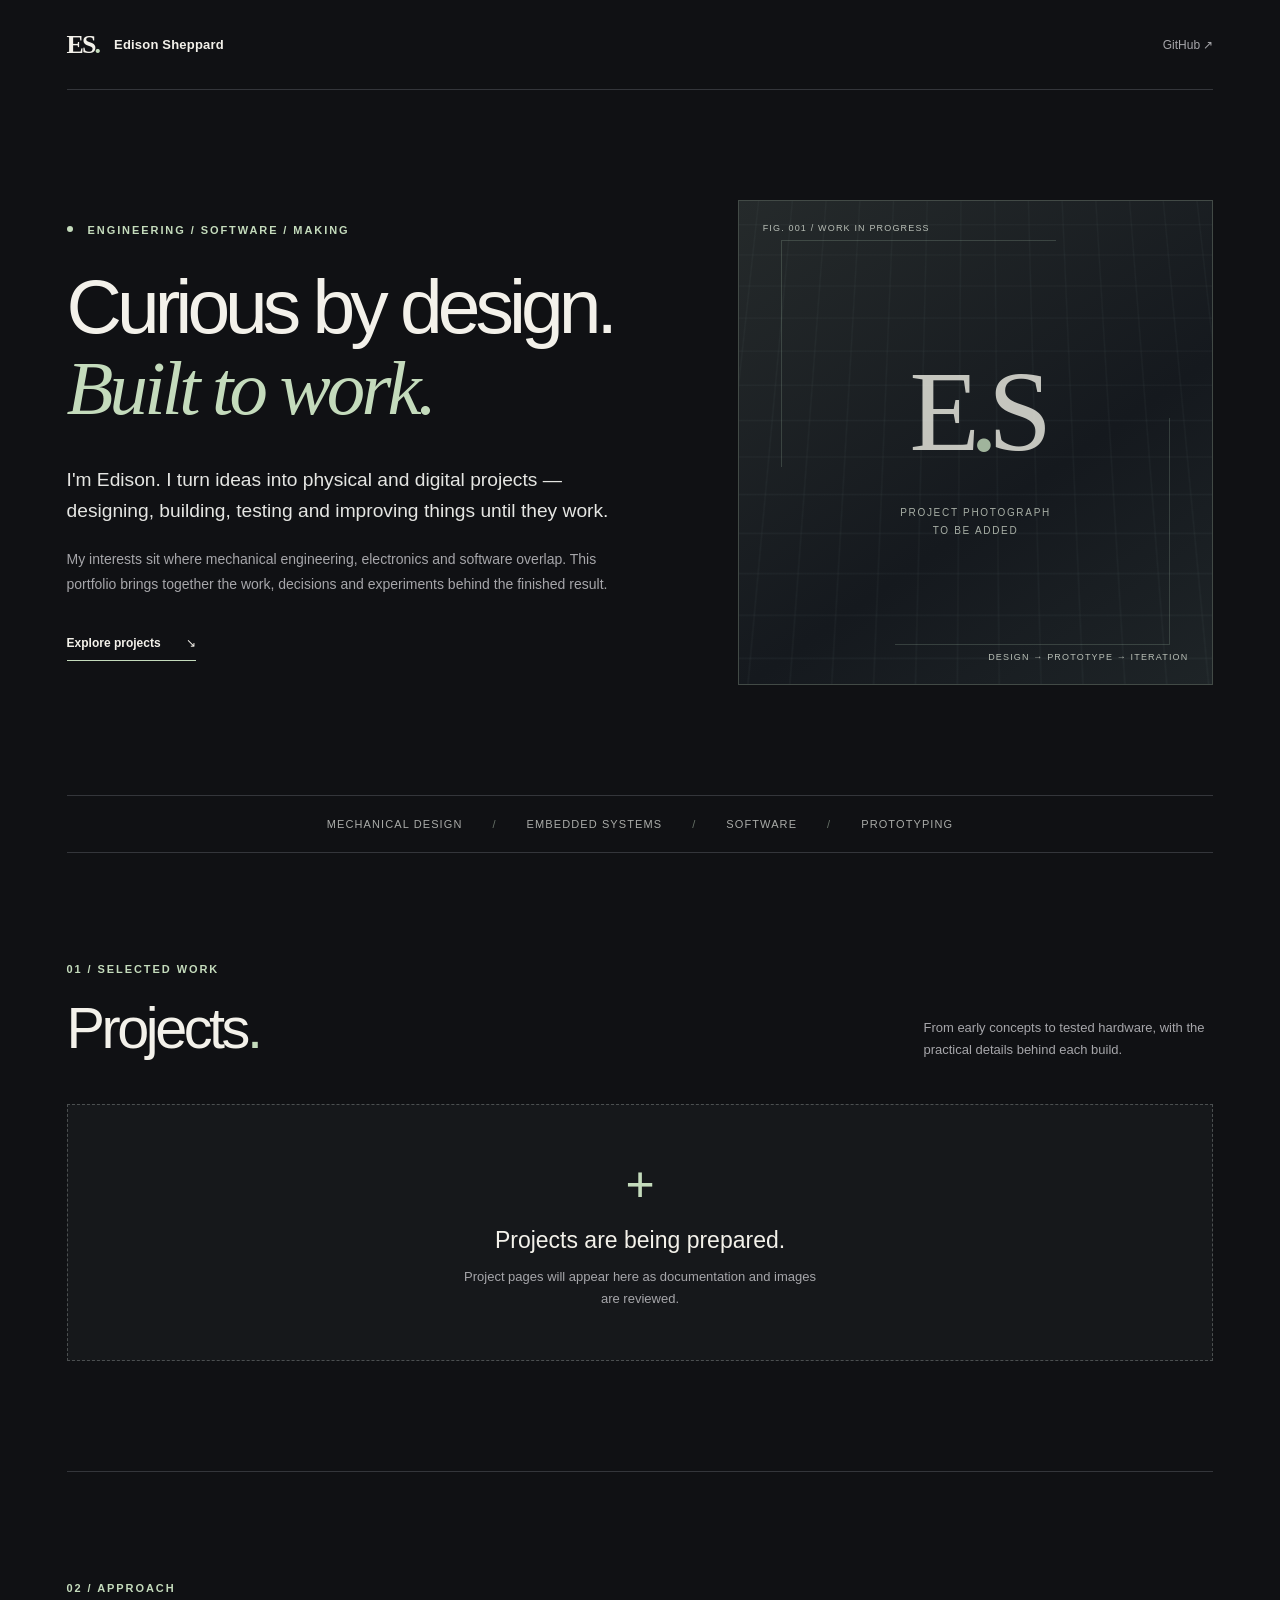
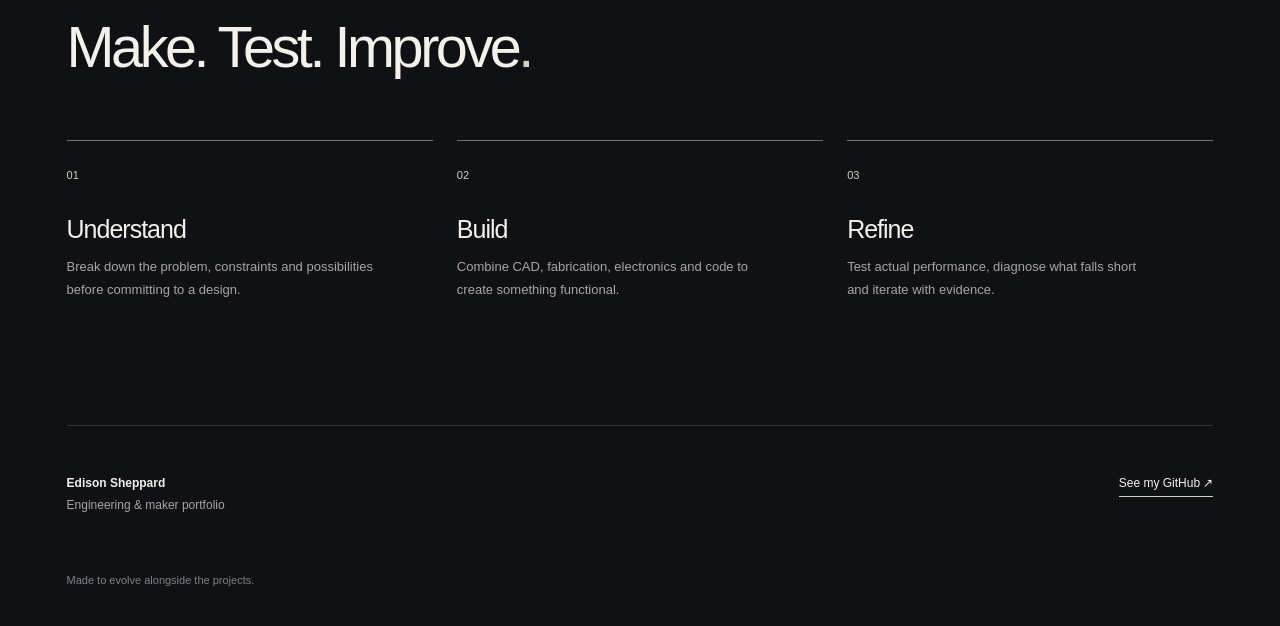
==== site/index.html @ af935e61 "Add responsive portfolio starter, privacy checks and Pages CI" ====
<!doctype html>
<html lang="en">
<head>
  <meta charset="utf-8">
  <meta name="viewport" content="width=device-width, initial-scale=1">
  <meta name="theme-color" content="#101114">
  <meta name="description" content="Edison Sheppard — engineering, software, and hands-on projects.">
  <meta property="og:title" content="Edison Sheppard — Project Portfolio">
  <meta property="og:description" content="Engineering, software and hands-on projects, from initial design to working prototypes.">
  <title>Edison Sheppard · Portfolio</title>
  <link rel="icon" href="./favicon.svg" type="image/svg+xml">
  <link rel="stylesheet" href="./styles.css">
  <script src="./app.js" defer></script>
</head>
<body>
  <div class="shell">
    <header class="masthead" aria-label="Site identity">
      <a class="wordmark" href="./" aria-label="Edison Sheppard, home"><span class="wordmark-mark">ES<span class="mark-period">.</span></span><span class="wordmark-label">Edison Sheppard</span></a>
      <a class="masthead-link" href="https://github.com/EdisonSheppard" target="_blank" rel="noopener noreferrer">GitHub <span aria-hidden="true">↗</span></a>
    </header>
    <main>
      <section class="hero section" aria-labelledby="hero-title">
        <div class="hero-copy">
          <div class="eyebrow"><span class="signal" aria-hidden="true"></span> ENGINEERING / SOFTWARE / MAKING</div>
          <h1 id="hero-title">Curious by design.<br><em>Built to work.</em></h1>
          <p class="hero-lead">I'm Edison. I turn ideas into physical and digital projects — designing, building, testing and improving things until they work.</p>
          <p class="hero-detail">My interests sit where mechanical engineering, electronics and software overlap. This portfolio brings together the work, decisions and experiments behind the finished result.</p>
          <a class="text-link" href="#projects">Explore projects <span aria-hidden="true">↘</span></a>
        </div>
        <div class="hero-visual" role="img" aria-label="Placeholder for a future project photograph.">
          <div class="visual-grid"></div>
          <div class="visual-corner visual-corner-top"></div>
          <div class="visual-corner visual-corner-bottom"></div>
          <div class="visual-center"><span class="visual-symbol">E<span>.</span>S</span><span class="visual-caption">PROJECT PHOTOGRAPH<br>TO BE ADDED</span></div>
          <span class="visual-index">FIG. 001 / WORK IN PROGRESS</span>
          <span class="visual-axis">DESIGN → PROTOTYPE → ITERATION</span>
        </div>
      </section>
      <section class="focus-strip" aria-label="Areas of interest">
        <span>Mechanical design</span><span class="separator" aria-hidden="true">/</span><span>Embedded systems</span><span class="separator" aria-hidden="true">/</span><span>Software</span><span class="separator" aria-hidden="true">/</span><span>Prototyping</span>
      </section>
      <section id="projects" class="section projects-section" aria-labelledby="projects-heading">
        <div class="section-heading"><div><div class="eyebrow">01 / SELECTED WORK</div><h2 id="projects-heading">Projects<span class="accent">.</span></h2></div><p>From early concepts to tested hardware, with the practical details behind each build.</p></div>
        <div id="project-grid" class="project-grid" aria-live="polite"><div class="empty-state"><span class="empty-icon" aria-hidden="true">+</span><h3>Projects are being prepared.</h3><p>Project pages will appear here as documentation and images are reviewed.</p></div></div>
      </section>
      <section class="section process-section" aria-labelledby="process-heading">
        <div class="section-heading"><div><div class="eyebrow">02 / APPROACH</div><h2 id="process-heading">Make. Test. Improve<span class="accent">.</span></h2></div></div>
        <div class="process-grid">
          <article class="process-item"><span class="process-number">01</span><h3>Understand</h3><p>Break down the problem, constraints and possibilities before committing to a design.</p></article>
          <article class="process-item"><span class="process-number">02</span><h3>Build</h3><p>Combine CAD, fabrication, electronics and code to create something functional.</p></article>
          <article class="process-item"><span class="process-number">03</span><h3>Refine</h3><p>Test actual performance, diagnose what falls short and iterate with evidence.</p></article>
        </div>
      </section>
    </main>
    <footer class="footer"><div><span class="footer-name">Edison Sheppard</span><p>Engineering & maker portfolio</p></div><a href="https://github.com/EdisonSheppard" target="_blank" rel="noopener noreferrer">See my GitHub <span aria-hidden="true">↗</span></a><span class="footer-bottom">Made to evolve alongside the projects.</span></footer>
  </div>
</body>
</html>
---- site/styles.css ----
:root{color-scheme:dark;--bg:#101114;--panel:#17191d;--panel2:#1d2025;--text:#f3f1ea;--muted:#a6a6aa;--faint:#7c8089;--line:#34363b;--accent:#c4dbbc;--radius:6px;font-family:Inter,"Helvetica Neue",Arial,sans-serif;font-synthesis:none}
*{box-sizing:border-box}html{scroll-behavior:smooth}body{margin:0;background:var(--bg);color:var(--text);-webkit-font-smoothing:antialiased}a{color:inherit;text-decoration:none}a:focus-visible{outline:2px solid var(--accent);outline-offset:5px}::selection{background:#52735c;color:white}.shell{max-width:1512px;margin:auto;padding:0 clamp(22px,5.2vw,96px)}.masthead{height:90px;display:flex;align-items:center;justify-content:space-between;border-bottom:1px solid var(--line)}.wordmark{display:flex;gap:15px;align-items:center;font-size:13px;font-weight:600;letter-spacing:.015em}.wordmark-mark{font-family:Georgia,serif;font-size:26px;letter-spacing:-.075em}.mark-period,.accent,.visual-symbol span{color:var(--accent)}.masthead-link{font-size:12px;color:var(--muted);transition:color .15s}.masthead-link:hover,.text-link:hover,.footer a:hover{color:var(--accent)}.section{padding:110px 0}.hero{min-height:650px;display:grid;grid-template-columns:1.1fr .9fr;align-items:center;gap:7vw}.eyebrow{color:var(--accent);font-weight:650;font-size:11px;letter-spacing:.175em}.signal{display:inline-block;width:6px;height:6px;vertical-align:2px;margin-right:10px;border-radius:50%;background:var(--accent)}h1,h2,h3,p{margin-top:0}h1{font-size:clamp(48px,6vw,96px);font-weight:520;letter-spacing:-.065em;line-height:1.05;margin:30px 0 34px}h1 em{font-family:Georgia,serif;font-weight:400;letter-spacing:-.05em;color:var(--accent)}.hero-lead{font-size:clamp(17px,1.5vw,21px);line-height:1.63;max-width:590px;margin-bottom:21px;color:#e5e6e3}.hero-detail{max-width:560px;line-height:1.8;color:var(--muted);font-size:14px;margin-bottom:35px}.text-link{display:inline-flex;gap:25px;border-bottom:1px solid var(--accent);padding-bottom:10px;font-size:12px;font-weight:700;transition:color .15s}.hero-visual{position:relative;min-height:485px;height:100%;max-height:620px;overflow:hidden;background:linear-gradient(145deg,#252a2b,#15191e 60%,#1e2427);border:1px solid #424a46;isolation:isolate}.visual-grid{position:absolute;inset:0;background-image:linear-gradient(#8caaa50d 1px,transparent 1px),linear-gradient(90deg,#8caaa50d 1px,transparent 1px);background-size:28px 28px;transform:perspective(600px) rotateX(15deg) scale(1.35)}.visual-corner{position:absolute;border:1px solid #a1b9a33b;width:58%;height:47%;z-index:1}.visual-corner-top{top:8%;left:9%;border-right:0;border-bottom:0}.visual-corner-bottom{bottom:8%;right:9%;border-left:0;border-top:0}.visual-center{position:absolute;z-index:2;inset:0;display:flex;flex-direction:column;align-items:center;justify-content:center;gap:26px}.visual-symbol{font-family:Georgia,serif;font-size:clamp(64px,9vw,128px);letter-spacing:-.09em;color:#f0f0e7;opacity:.8}.visual-caption{font-size:10px;line-height:1.8;letter-spacing:.17em;text-align:center;color:#a8afa6}.visual-index,.visual-axis{position:absolute;z-index:2;font-size:9px;letter-spacing:.13em;color:#b8beb6}.visual-index{left:24px;top:22px}.visual-axis{right:24px;bottom:22px}.focus-strip{border-top:1px solid var(--line);border-bottom:1px solid var(--line);display:flex;gap:30px;align-items:center;justify-content:center;flex-wrap:wrap;padding:22px 0;font-size:11px;text-transform:uppercase;letter-spacing:.1em;color:#a9aba8}.separator{color:#667167}.section-heading{display:flex;justify-content:space-between;align-items:end;gap:35px;margin-bottom:43px}.section-heading h2{font-size:clamp(40px,4.5vw,68px);font-weight:500;letter-spacing:-.06em;margin:20px 0 0}.section-heading>p{max-width:290px;font-size:13px;line-height:1.7;color:var(--muted);margin-bottom:0}.project-grid{display:grid;grid-template-columns:repeat(3,minmax(0,1fr));gap:20px}.project-card{display:flex;flex-direction:column;min-width:0;background:var(--panel);border:1px solid #303339;transition:transform .2s,border-color .2s}.project-card:hover{transform:translateY(-3px);border-color:#748571}.project-media{aspect-ratio:1.3;background:linear-gradient(135deg,#252b29,#1a1d23);display:flex;align-items:center;justify-content:center;overflow:hidden}.project-media img{width:100%;height:100%;object-fit:cover}.project-placeholder{font:normal 60px Georgia,serif;color:#5f7465}.project-body{padding:25px 25px 28px;flex:1;display:flex;flex-direction:column}.project-meta{font-size:10px;letter-spacing:.11em;text-transform:uppercase;color:var(--accent);margin-bottom:14px}.project-body h3{font-size:24px;font-weight:550;letter-spacing:-.04em;margin-bottom:12px}.project-body p{color:var(--muted);font-size:13px;line-height:1.75}.project-tags{margin:auto 0 24px;display:flex;gap:7px;flex-wrap:wrap;padding-top:14px}.project-tag{border:1px solid #48504a;padding:6px 9px;font-size:10px;color:#c0c9be}.project-actions{display:flex;gap:18px;flex-wrap:wrap}.project-actions a{font-weight:650;font-size:12px;border-bottom:1px solid #536a58;padding-bottom:5px}.project-actions a:hover{color:var(--accent)}.empty-state{grid-column:1/-1;border:1px dashed #4b4f50;min-height:250px;padding:50px 30px;display:flex;flex-direction:column;justify-content:center;align-items:center;text-align:center;background:#16181b}.empty-icon{font-size:50px;color:var(--accent);font-weight:200;margin-bottom:14px}.empty-state h3{font-size:23px;font-weight:500;margin-bottom:12px}.empty-state p{font-size:13px;color:var(--muted);line-height:1.7;max-width:360px;margin:0}.process-section{border-top:1px solid var(--line)}.process-grid{display:grid;grid-template-columns:repeat(3,1fr);gap:24px;margin-top:60px}.process-item{border-top:1px solid #6a7669;padding-top:24px}.process-number{color:var(--accent);font-size:11px}.process-item h3{font-size:25px;letter-spacing:-.04em;font-weight:540;margin:32px 0 12px}.process-item p{color:var(--muted);font-size:13px;line-height:1.75;max-width:310px}.footer{border-top:1px solid var(--line);padding:50px 0 40px;display:grid;grid-template-columns:1fr auto;gap:50px;font-size:12px}.footer-name{font-weight:700}.footer p{color:var(--muted);font-size:12px;margin-top:8px}.footer a{align-self:start;border-bottom:1px solid var(--accent);padding-bottom:6px}.footer-bottom{grid-column:1/-1;color:var(--faint);font-size:11px}
@media(max-width:900px){.hero{grid-template-columns:1fr;gap:50px;min-height:auto}.hero-visual{min-height:400px;height:430px;max-width:620px}.project-grid{grid-template-columns:repeat(2,minmax(0,1fr))}.section{padding:75px 0}.focus-strip{justify-content:flex-start;gap:15px}}@media(max-width:610px){.shell{padding:0 22px}.masthead{height:72px}.wordmark{gap:10px}.wordmark-label{font-size:12px}.hero{padding:70px 0}.hero-visual{height:350px;min-height:350px}.hero-detail{font-size:13px}h1{font-size:49px}.section-heading{display:block}.section-heading>p{margin-top:20px}.project-grid,.process-grid{grid-template-columns:1fr}.process-grid{gap:34px}.project-card{max-width:none}.focus-strip{font-size:10px}.footer{grid-template-columns:1fr;gap:20px}.footer-bottom{grid-column:1}}
@media(prefers-reduced-motion:reduce){html{scroll-behavior:auto}*{transition:none!important}}
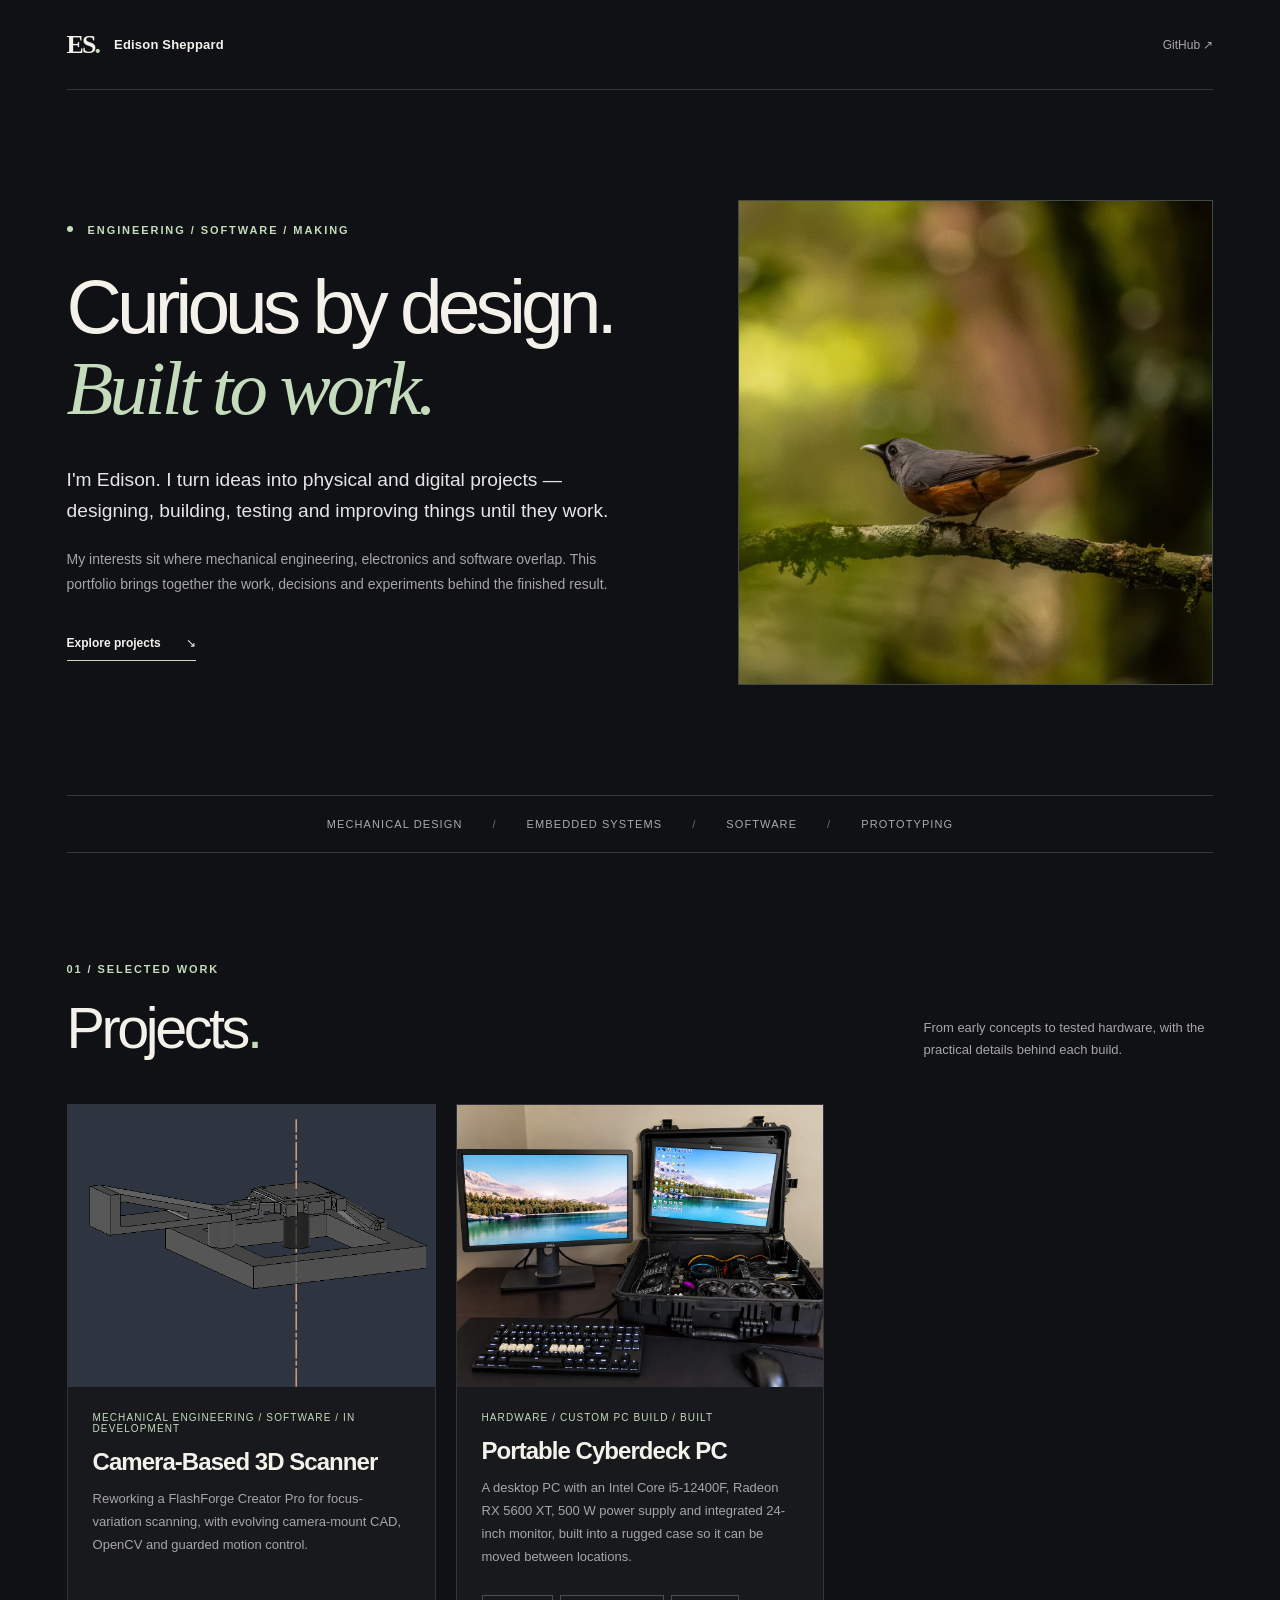
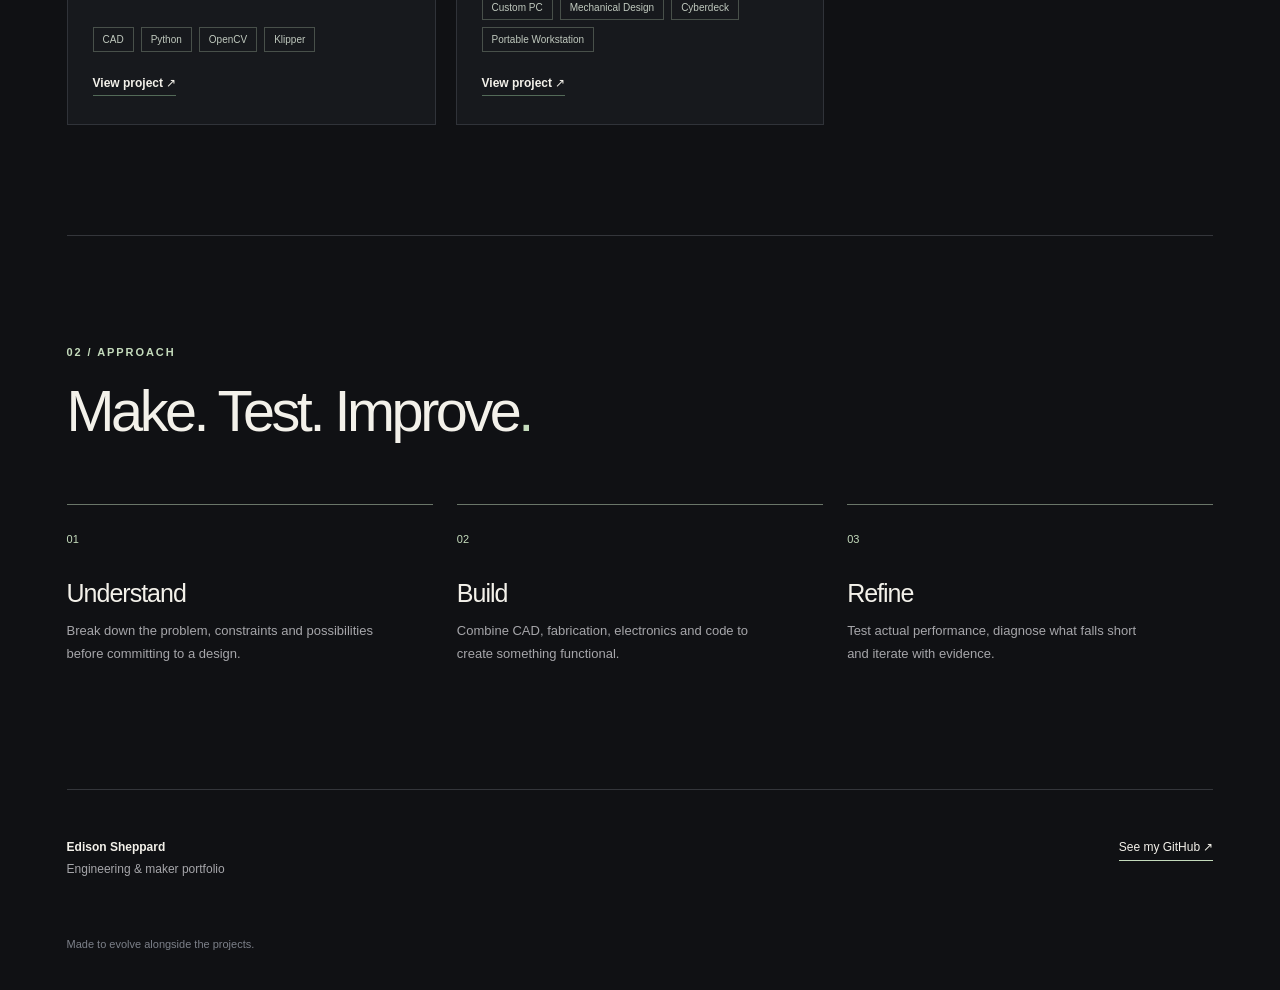
==== commit cc9546a3: "Use original wildlife photograph beside About Me section" ====
--- a/site/index.html
+++ b/site/index.html
@@ -27,13 +27,8 @@
           <p class="hero-detail">My interests sit where mechanical engineering, electronics and software overlap. This portfolio brings together the work, decisions and experiments behind the finished result.</p>
           <a class="text-link" href="#projects">Explore projects <span aria-hidden="true">↘</span></a>
         </div>
-        <div class="hero-visual" role="img" aria-label="Placeholder for a future project photograph.">
-          <div class="visual-grid"></div>
-          <div class="visual-corner visual-corner-top"></div>
-          <div class="visual-corner visual-corner-bottom"></div>
-          <div class="visual-center"><span class="visual-symbol">E<span>.</span>S</span><span class="visual-caption">PROJECT PHOTOGRAPH<br>TO BE ADDED</span></div>
-          <span class="visual-index">FIG. 001 / WORK IN PROGRESS</span>
-          <span class="visual-axis">DESIGN → PROTOTYPE → ITERATION</span>
+        <div class="hero-visual">
+          <img src="./assets/hero-wildlife.webp" width="1800" height="1200" alt="Grey and orange songbird perched on a moss-covered branch in a soft green rainforest setting." fetchpriority="high" decoding="async">
         </div>
       </section>
       <section class="focus-strip" aria-label="Areas of interest">
--- a/site/styles.css
+++ b/site/styles.css
@@ -1,4 +1,8 @@
 :root{color-scheme:dark;--bg:#101114;--panel:#17191d;--panel2:#1d2025;--text:#f3f1ea;--muted:#a6a6aa;--faint:#7c8089;--line:#34363b;--accent:#c4dbbc;--radius:6px;font-family:Inter,"Helvetica Neue",Arial,sans-serif;font-synthesis:none}
-*{box-sizing:border-box}html{scroll-behavior:smooth}body{margin:0;background:var(--bg);color:var(--text);-webkit-font-smoothing:antialiased}a{color:inherit;text-decoration:none}a:focus-visible{outline:2px solid var(--accent);outline-offset:5px}::selection{background:#52735c;color:white}.shell{max-width:1512px;margin:auto;padding:0 clamp(22px,5.2vw,96px)}.masthead{height:90px;display:flex;align-items:center;justify-content:space-between;border-bottom:1px solid var(--line)}.wordmark{display:flex;gap:15px;align-items:center;font-size:13px;font-weight:600;letter-spacing:.015em}.wordmark-mark{font-family:Georgia,serif;font-size:26px;letter-spacing:-.075em}.mark-period,.accent,.visual-symbol span{color:var(--accent)}.masthead-link{font-size:12px;color:var(--muted);transition:color .15s}.masthead-link:hover,.text-link:hover,.footer a:hover{color:var(--accent)}.section{padding:110px 0}.hero{min-height:650px;display:grid;grid-template-columns:1.1fr .9fr;align-items:center;gap:7vw}.eyebrow{color:var(--accent);font-weight:650;font-size:11px;letter-spacing:.175em}.signal{display:inline-block;width:6px;height:6px;vertical-align:2px;margin-right:10px;border-radius:50%;background:var(--accent)}h1,h2,h3,p{margin-top:0}h1{font-size:clamp(48px,6vw,96px);font-weight:520;letter-spacing:-.065em;line-height:1.05;margin:30px 0 34px}h1 em{font-family:Georgia,serif;font-weight:400;letter-spacing:-.05em;color:var(--accent)}.hero-lead{font-size:clamp(17px,1.5vw,21px);line-height:1.63;max-width:590px;margin-bottom:21px;color:#e5e6e3}.hero-detail{max-width:560px;line-height:1.8;color:var(--muted);font-size:14px;margin-bottom:35px}.text-link{display:inline-flex;gap:25px;border-bottom:1px solid var(--accent);padding-bottom:10px;font-size:12px;font-weight:700;transition:color .15s}.hero-visual{position:relative;min-height:485px;height:100%;max-height:620px;overflow:hidden;background:linear-gradient(145deg,#252a2b,#15191e 60%,#1e2427);border:1px solid #424a46;isolation:isolate}.visual-grid{position:absolute;inset:0;background-image:linear-gradient(#8caaa50d 1px,transparent 1px),linear-gradient(90deg,#8caaa50d 1px,transparent 1px);background-size:28px 28px;transform:perspective(600px) rotateX(15deg) scale(1.35)}.visual-corner{position:absolute;border:1px solid #a1b9a33b;width:58%;height:47%;z-index:1}.visual-corner-top{top:8%;left:9%;border-right:0;border-bottom:0}.visual-corner-bottom{bottom:8%;right:9%;border-left:0;border-top:0}.visual-center{position:absolute;z-index:2;inset:0;display:flex;flex-direction:column;align-items:center;justify-content:center;gap:26px}.visual-symbol{font-family:Georgia,serif;font-size:clamp(64px,9vw,128px);letter-spacing:-.09em;color:#f0f0e7;opacity:.8}.visual-caption{font-size:10px;line-height:1.8;letter-spacing:.17em;text-align:center;color:#a8afa6}.visual-index,.visual-axis{position:absolute;z-index:2;font-size:9px;letter-spacing:.13em;color:#b8beb6}.visual-index{left:24px;top:22px}.visual-axis{right:24px;bottom:22px}.focus-strip{border-top:1px solid var(--line);border-bottom:1px solid var(--line);display:flex;gap:30px;align-items:center;justify-content:center;flex-wrap:wrap;padding:22px 0;font-size:11px;text-transform:uppercase;letter-spacing:.1em;color:#a9aba8}.separator{color:#667167}.section-heading{display:flex;justify-content:space-between;align-items:end;gap:35px;margin-bottom:43px}.section-heading h2{font-size:clamp(40px,4.5vw,68px);font-weight:500;letter-spacing:-.06em;margin:20px 0 0}.section-heading>p{max-width:290px;font-size:13px;line-height:1.7;color:var(--muted);margin-bottom:0}.project-grid{display:grid;grid-template-columns:repeat(3,minmax(0,1fr));gap:20px}.project-card{display:flex;flex-direction:column;min-width:0;background:var(--panel);border:1px solid #303339;transition:transform .2s,border-color .2s}.project-card:hover{transform:translateY(-3px);border-color:#748571}.project-media{aspect-ratio:1.3;background:linear-gradient(135deg,#252b29,#1a1d23);display:flex;align-items:center;justify-content:center;overflow:hidden}.project-media img{width:100%;height:100%;object-fit:cover}.project-placeholder{font:normal 60px Georgia,serif;color:#5f7465}.project-body{padding:25px 25px 28px;flex:1;display:flex;flex-direction:column}.project-meta{font-size:10px;letter-spacing:.11em;text-transform:uppercase;color:var(--accent);margin-bottom:14px}.project-body h3{font-size:24px;font-weight:550;letter-spacing:-.04em;margin-bottom:12px}.project-body p{color:var(--muted);font-size:13px;line-height:1.75}.project-tags{margin:auto 0 24px;display:flex;gap:7px;flex-wrap:wrap;padding-top:14px}.project-tag{border:1px solid #48504a;padding:6px 9px;font-size:10px;color:#c0c9be}.project-actions{display:flex;gap:18px;flex-wrap:wrap}.project-actions a{font-weight:650;font-size:12px;border-bottom:1px solid #536a58;padding-bottom:5px}.project-actions a:hover{color:var(--accent)}.empty-state{grid-column:1/-1;border:1px dashed #4b4f50;min-height:250px;padding:50px 30px;display:flex;flex-direction:column;justify-content:center;align-items:center;text-align:center;background:#16181b}.empty-icon{font-size:50px;color:var(--accent);font-weight:200;margin-bottom:14px}.empty-state h3{font-size:23px;font-weight:500;margin-bottom:12px}.empty-state p{font-size:13px;color:var(--muted);line-height:1.7;max-width:360px;margin:0}.process-section{border-top:1px solid var(--line)}.process-grid{display:grid;grid-template-columns:repeat(3,1fr);gap:24px;margin-top:60px}.process-item{border-top:1px solid #6a7669;padding-top:24px}.process-number{color:var(--accent);font-size:11px}.process-item h3{font-size:25px;letter-spacing:-.04em;font-weight:540;margin:32px 0 12px}.process-item p{color:var(--muted);font-size:13px;line-height:1.75;max-width:310px}.footer{border-top:1px solid var(--line);padding:50px 0 40px;display:grid;grid-template-columns:1fr auto;gap:50px;font-size:12px}.footer-name{font-weight:700}.footer p{color:var(--muted);font-size:12px;margin-top:8px}.footer a{align-self:start;border-bottom:1px solid var(--accent);padding-bottom:6px}.footer-bottom{grid-column:1/-1;color:var(--faint);font-size:11px}
+*{box-sizing:border-box}html{scroll-behavior:smooth}body{margin:0;background:var(--bg);color:var(--text);-webkit-font-smoothing:antialiased}a{color:inherit;text-decoration:none}a:focus-visible{outline:2px solid var(--accent);outline-offset:5px}::selection{background:#52735c;color:white}.shell{max-width:1512px;margin:auto;padding:0 clamp(22px,5.2vw,96px)}.masthead{height:90px;display:flex;align-items:center;justify-content:space-between;border-bottom:1px solid var(--line)}.wordmark{display:flex;gap:15px;align-items:center;font-size:13px;font-weight:600;letter-spacing:.015em}.wordmark-mark{font-family:Georgia,serif;font-size:26px;letter-spacing:-.075em}.mark-period,.accent,.visual-symbol span{color:var(--accent)}.masthead-link{font-size:12px;color:var(--muted);transition:color .15s}.masthead-link:hover,.text-link:hover,.footer a:hover{color:var(--accent)}.section{padding:110px 0}.hero{min-height:650px;display:grid;grid-template-columns:1.1fr .9fr;align-items:center;gap:7vw}.eyebrow{color:var(--accent);font-weight:650;font-size:11px;letter-spacing:.175em}.signal{display:inline-block;width:6px;height:6px;vertical-align:2px;margin-right:10px;border-radius:50%;background:var(--accent)}h1,h2,h3,p{margin-top:0}h1{font-size:clamp(48px,6vw,96px);font-weight:520;letter-spacing:-.065em;line-height:1.05;margin:30px 0 34px}h1 em{font-family:Georgia,serif;font-weight:400;letter-spacing:-.05em;color:var(--accent)}.hero-lead{font-size:clamp(17px,1.5vw,21px);line-height:1.63;max-width:590px;margin-bottom:21px;color:#e5e6e3}.hero-detail{max-width:560px;line-height:1.8;color:var(--muted);font-size:14px;margin-bottom:35px}.text-link{display:inline-flex;gap:25px;border-bottom:1px solid var(--accent);padding-bottom:10px;font-size:12px;font-weight:700;transition:color .15s}.hero-visual{position:relative;min-height:485px;height:100%;max-height:620px;overflow:hidden;background:linear-gradient(145deg,#252a2b,#15191e 60%,#1e2427);border:1px solid #424a46;isolation:isolate}.focus-strip{border-top:1px solid var(--line);border-bottom:1px solid var(--line);display:flex;gap:30px;align-items:center;justify-content:center;flex-wrap:wrap;padding:22px 0;font-size:11px;text-transform:uppercase;letter-spacing:.1em;color:#a9aba8}.separator{color:#667167}.section-heading{display:flex;justify-content:space-between;align-items:end;gap:35px;margin-bottom:43px}.section-heading h2{font-size:clamp(40px,4.5vw,68px);font-weight:500;letter-spacing:-.06em;margin:20px 0 0}.section-heading>p{max-width:290px;font-size:13px;line-height:1.7;color:var(--muted);margin-bottom:0}.project-grid{display:grid;grid-template-columns:repeat(3,minmax(0,1fr));gap:20px}.project-card{display:flex;flex-direction:column;min-width:0;background:var(--panel);border:1px solid #303339;transition:transform .2s,border-color .2s}.project-card:hover{transform:translateY(-3px);border-color:#748571}.project-media{aspect-ratio:1.3;background:linear-gradient(135deg,#252b29,#1a1d23);display:flex;align-items:center;justify-content:center;overflow:hidden}.project-media img{width:100%;height:100%;object-fit:cover}.project-placeholder{font:normal 60px Georgia,serif;color:#5f7465}.project-body{padding:25px 25px 28px;flex:1;display:flex;flex-direction:column}.project-meta{font-size:10px;letter-spacing:.11em;text-transform:uppercase;color:var(--accent);margin-bottom:14px}.project-body h3{font-size:24px;font-weight:550;letter-spacing:-.04em;margin-bottom:12px}.project-body p{color:var(--muted);font-size:13px;line-height:1.75}.project-tags{margin:auto 0 24px;display:flex;gap:7px;flex-wrap:wrap;padding-top:14px}.project-tag{border:1px solid #48504a;padding:6px 9px;font-size:10px;color:#c0c9be}.project-actions{display:flex;gap:18px;flex-wrap:wrap}.project-actions a{font-weight:650;font-size:12px;border-bottom:1px solid #536a58;padding-bottom:5px}.project-actions a:hover{color:var(--accent)}.empty-state{grid-column:1/-1;border:1px dashed #4b4f50;min-height:250px;padding:50px 30px;display:flex;flex-direction:column;justify-content:center;align-items:center;text-align:center;background:#16181b}.empty-icon{font-size:50px;color:var(--accent);font-weight:200;margin-bottom:14px}.empty-state h3{font-size:23px;font-weight:500;margin-bottom:12px}.empty-state p{font-size:13px;color:var(--muted);line-height:1.7;max-width:360px;margin:0}.process-section{border-top:1px solid var(--line)}.process-grid{display:grid;grid-template-columns:repeat(3,1fr);gap:24px;margin-top:60px}.process-item{border-top:1px solid #6a7669;padding-top:24px}.process-number{color:var(--accent);font-size:11px}.process-item h3{font-size:25px;letter-spacing:-.04em;font-weight:540;margin:32px 0 12px}.process-item p{color:var(--muted);font-size:13px;line-height:1.75;max-width:310px}.footer{border-top:1px solid var(--line);padding:50px 0 40px;display:grid;grid-template-columns:1fr auto;gap:50px;font-size:12px}.footer-name{font-weight:700}.footer p{color:var(--muted);font-size:12px;margin-top:8px}.footer a{align-self:start;border-bottom:1px solid var(--accent);padding-bottom:6px}.footer-bottom{grid-column:1/-1;color:var(--faint);font-size:11px}
 @media(max-width:900px){.hero{grid-template-columns:1fr;gap:50px;min-height:auto}.hero-visual{min-height:400px;height:430px;max-width:620px}.project-grid{grid-template-columns:repeat(2,minmax(0,1fr))}.section{padding:75px 0}.focus-strip{justify-content:flex-start;gap:15px}}@media(max-width:610px){.shell{padding:0 22px}.masthead{height:72px}.wordmark{gap:10px}.wordmark-label{font-size:12px}.hero{padding:70px 0}.hero-visual{height:350px;min-height:350px}.hero-detail{font-size:13px}h1{font-size:49px}.section-heading{display:block}.section-heading>p{margin-top:20px}.project-grid,.process-grid{grid-template-columns:1fr}.process-grid{gap:34px}.project-card{max-width:none}.focus-strip{font-size:10px}.footer{grid-template-columns:1fr;gap:20px}.footer-bottom{grid-column:1}}
 @media(prefers-reduced-motion:reduce){html{scroll-behavior:auto}*{transition:none!important}}
+
+/* Wildlife photo in the About Me hero, using the original image without overlays. */
+.hero-visual{background:#1a2418}
+.hero-visual img{display:block;width:100%;height:100%;object-fit:cover;object-position:53% 53%}
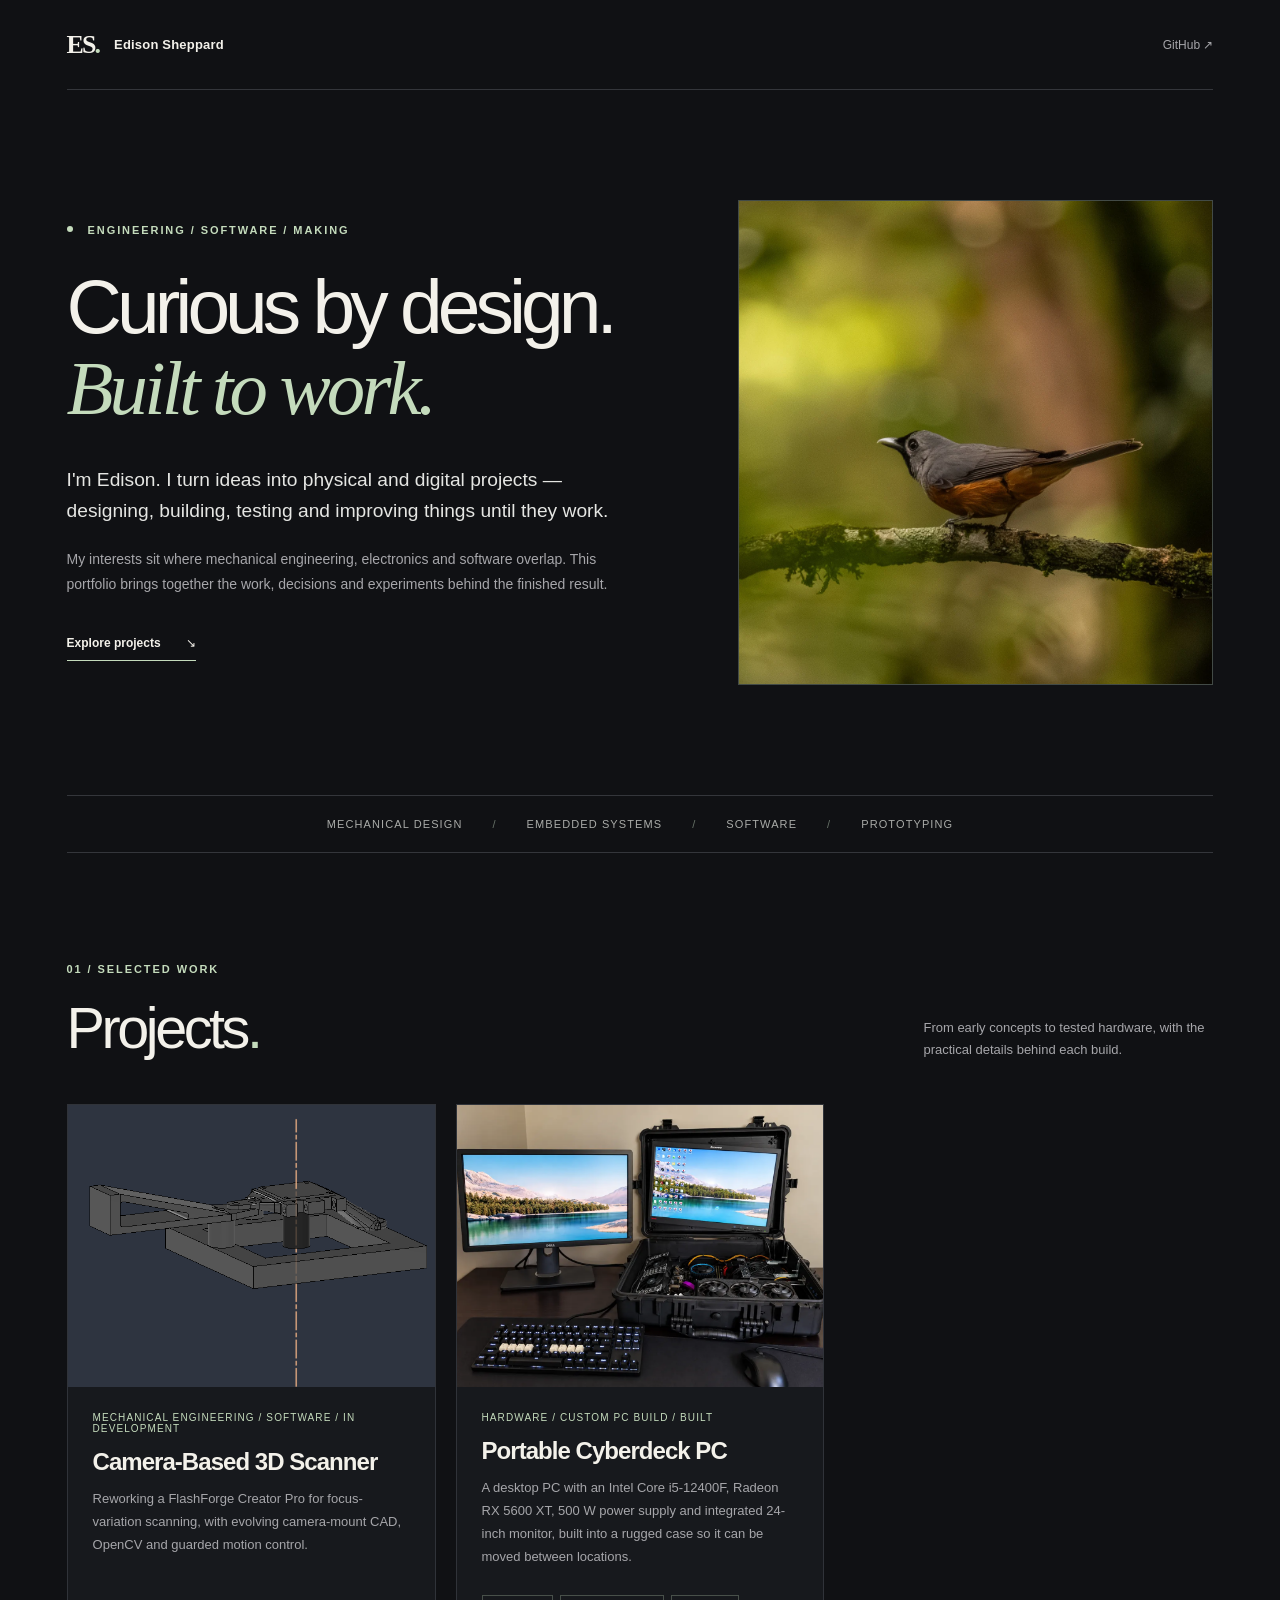
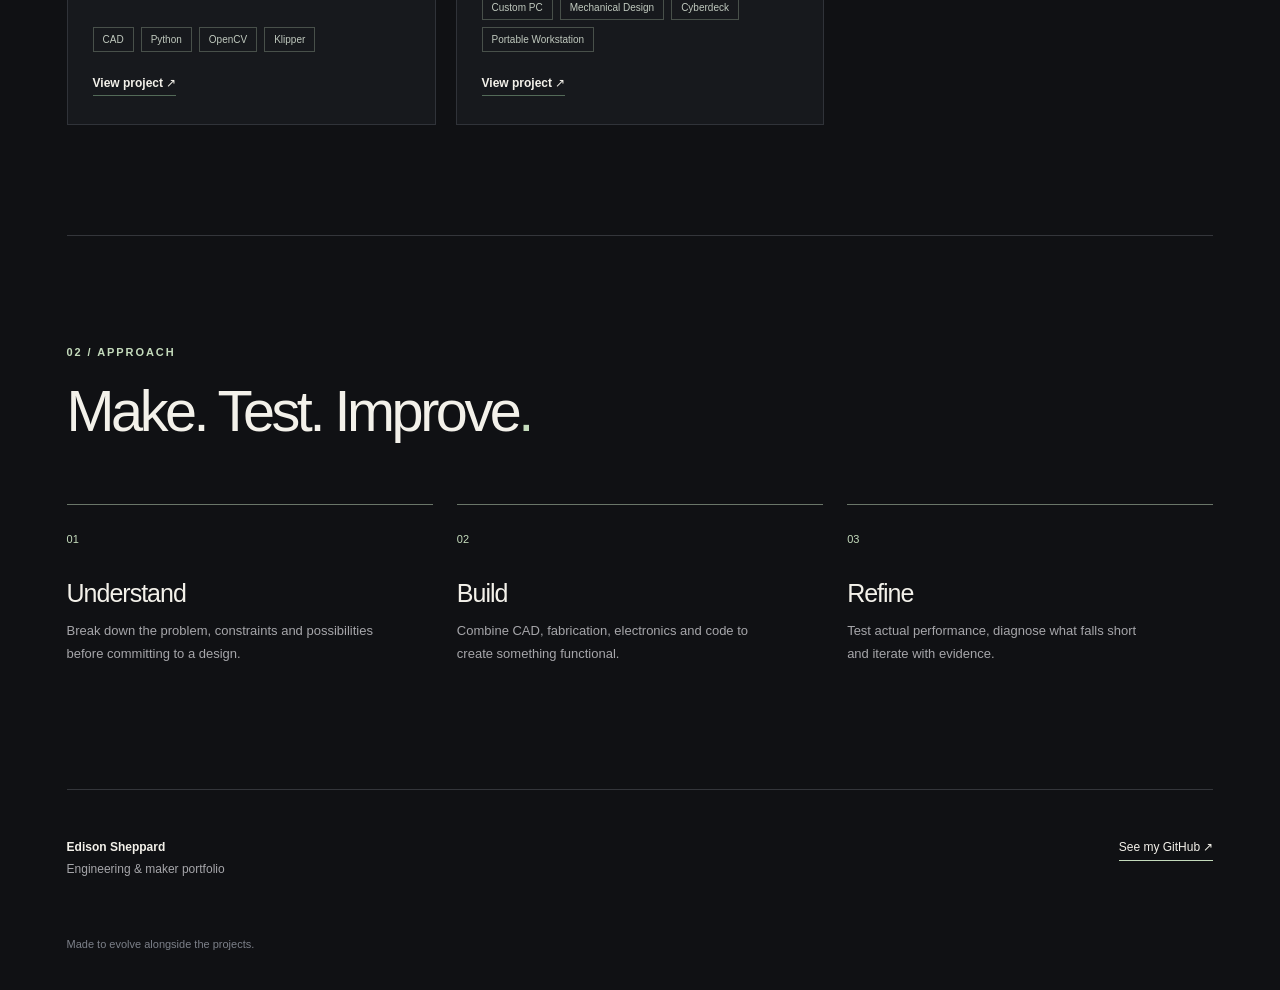
==== commit f46865fe: "Fix hero photo framing around the bird across screen sizes" ====
--- a/site/index.html
+++ b/site/index.html
@@ -28,7 +28,7 @@
           <a class="text-link" href="#projects">Explore projects <span aria-hidden="true">↘</span></a>
         </div>
         <div class="hero-visual">
-          <img src="./assets/hero-wildlife.webp" width="1800" height="1200" alt="Grey and orange songbird perched on a moss-covered branch in a soft green rainforest setting." fetchpriority="high" decoding="async">
+          <img src="./assets/hero-wildlife-framed.webp" width="1200" height="1280" alt="Grey and orange songbird perched on a moss-covered branch in a soft green rainforest setting." fetchpriority="high" decoding="async">
         </div>
       </section>
       <section class="focus-strip" aria-label="Areas of interest">
--- a/site/styles.css
+++ b/site/styles.css
@@ -5,4 +5,4 @@
 
 /* Wildlife photo in the About Me hero, using the original image without overlays. */
 .hero-visual{background:#1a2418}
-.hero-visual img{display:block;width:100%;height:100%;object-fit:cover;object-position:53% 53%}
+.hero-visual img{position:absolute;inset:0;display:block;width:100%;height:100%;object-fit:cover;object-position:center center}
